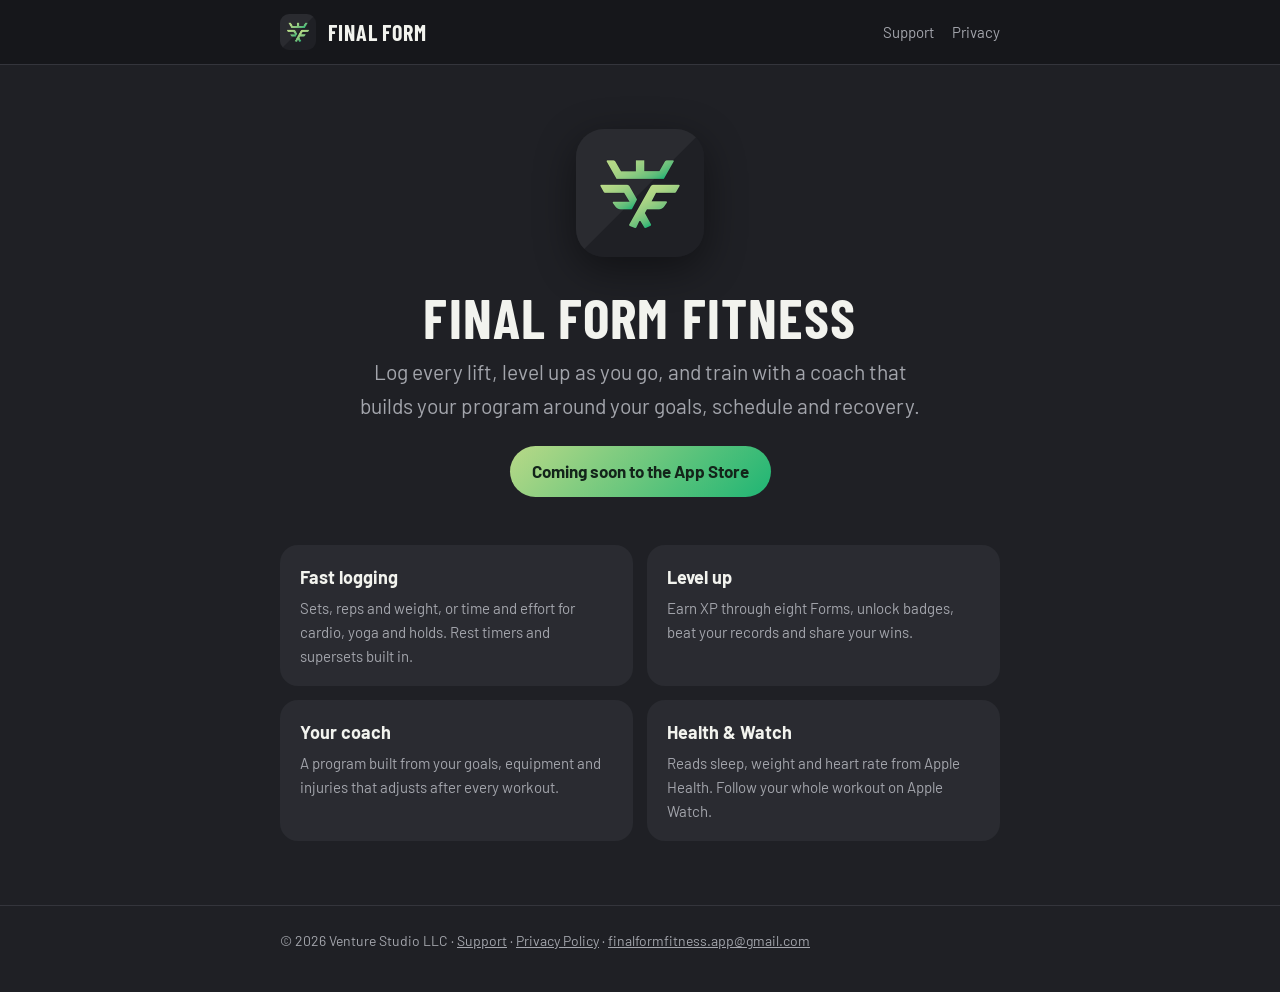
==== index.html @ 78bc0c58 "Final Form Fitness website: home, privacy policy, support Co-Authored-By: Claude Opus 5.5 <noreply@a" ====
<!doctype html>
<html lang="en">
<head>
<meta charset="utf-8">
<meta name="viewport" content="width=device-width, initial-scale=1">
<title>Final Form Fitness</title>
<meta name="description" content="Strength training tracker and coach for iPhone and Apple Watch.">
<link rel="icon" href="favicon.png">
<link rel="preconnect" href="https://fonts.googleapis.com">
<link rel="preconnect" href="https://fonts.gstatic.com" crossorigin>
<link href="https://fonts.googleapis.com/css2?family=Barlow:wght@400;600;700&family=Barlow+Condensed:wght@700&display=swap" rel="stylesheet">
<link rel="stylesheet" href="style.css">
</head>
<body>
<header class="site">
  <div class="wrap">
    <img src="icon.png" alt="">
    <a class="brand" href="./">Final Form</a>
    <nav>
      <a href="support.html">Support</a>
      <a href="privacy.html">Privacy</a>
    </nav>
  </div>
</header>
<main>
  <div class="wrap">
    <section class="hero">
      <img src="icon.png" alt="Final Form Fitness app icon">
      <h1>Final Form Fitness</h1>
      <p class="tag">Log every lift, level up as you go, and train with a coach that builds your program around your goals, schedule and recovery.</p>
      <span class="badge">Coming soon to the App Store</span>
    </section>
    <div class="grid">
      <div class="feature"><h3>Fast logging</h3><p>Sets, reps and weight, or time and effort for cardio, yoga and holds. Rest timers and supersets built in.</p></div>
      <div class="feature"><h3>Level up</h3><p>Earn XP through eight Forms, unlock badges, beat your records and share your wins.</p></div>
      <div class="feature"><h3>Your coach</h3><p>A program built from your goals, equipment and injuries that adjusts after every workout.</p></div>
      <div class="feature"><h3>Health &amp; Watch</h3><p>Reads sleep, weight and heart rate from Apple Health. Follow your whole workout on Apple Watch.</p></div>
    </div>
  </div>
</main>
<footer class="site">
  <div class="wrap">
    © 2026 Venture Studio LLC · <a href="support.html">Support</a> · <a href="privacy.html">Privacy Policy</a> · <a href="mailto:finalformfitness.app@gmail.com">finalformfitness.app@gmail.com</a>
  </div>
</footer>
</body>
</html>
---- style.css ----
:root {
  --ink: #16171B;
  --charcoal: #1F2025;
  --graphite: #2A2B31;
  --line: #34353C;
  --chalk: #F2F3EE;
  --muted: #A3A5AC;
  --lime: #B8D987;
  --emerald: #1FB574;
}
* { box-sizing: border-box; }
html { -webkit-text-size-adjust: 100%; }
body {
  margin: 0;
  background: var(--charcoal);
  color: var(--chalk);
  font: 17px/1.6 "Barlow", -apple-system, BlinkMacSystemFont, "Segoe UI", sans-serif;
}
a { color: var(--lime); }
a:hover { color: #d3eab0; }
.wrap { max-width: 760px; margin: 0 auto; padding: 0 20px; }
header.site {
  border-bottom: 1px solid var(--line);
  background: var(--ink);
}
header.site .wrap { display: flex; align-items: center; gap: 12px; height: 64px; }
header.site img { width: 36px; height: 36px; border-radius: 9px; }
header.site .brand {
  font: 700 22px/1 "Barlow Condensed", "Barlow", sans-serif;
  letter-spacing: .04em; text-transform: uppercase; color: var(--chalk); text-decoration: none;
}
header.site nav { margin-left: auto; display: flex; gap: 18px; font-size: 15px; }
header.site nav a { color: var(--muted); text-decoration: none; }
header.site nav a:hover, header.site nav a[aria-current] { color: var(--chalk); }
main { padding: 40px 0 64px; }
h1, h2 {
  font-family: "Barlow Condensed", "Barlow", sans-serif;
  text-transform: uppercase; letter-spacing: .02em; line-height: 1.05;
}
h1 { font-size: 44px; margin: 0 0 8px; }
h2 { font-size: 26px; margin: 40px 0 8px; color: var(--lime); }
h3 { font-size: 18px; margin: 24px 0 4px; }
p, li { color: #D6D8D2; }
.lede { font-size: 19px; color: var(--muted); margin-top: 0; }
.updated { color: var(--muted); font-size: 15px; }
.callout {
  background: #1F2A22; border: 1px solid #2F4433; border-radius: 16px;
  padding: 16px 20px; margin: 24px 0;
}
.callout p { margin: 4px 0; }
.hero { text-align: center; padding: 24px 0 8px; }
.hero img { width: 128px; height: 128px; border-radius: 28px; box-shadow: 0 12px 40px rgba(0,0,0,.45); }
.hero h1 { font-size: 56px; margin-top: 24px; }
.hero .tag { font-size: 21px; color: var(--muted); margin: 0 auto 24px; max-width: 560px; }
.badge {
  display: inline-block; padding: 12px 22px; border-radius: 999px;
  background: linear-gradient(135deg, var(--lime), var(--emerald)); color: #13241A;
  font-weight: 700; text-decoration: none;
}
.grid { display: grid; grid-template-columns: repeat(2, 1fr); gap: 14px; margin-top: 40px; }
.feature { background: var(--graphite); border-radius: 18px; padding: 18px 20px; }
.feature h3 { margin: 0 0 4px; color: var(--chalk); }
.feature p { margin: 0; font-size: 15px; color: var(--muted); }
footer.site { border-top: 1px solid var(--line); padding: 24px 0 40px; font-size: 14px; color: var(--muted); }
footer.site a { color: var(--muted); }
@media (max-width: 520px) {
  h1 { font-size: 36px; }
  .hero h1 { font-size: 44px; }
  header.site nav { gap: 12px; font-size: 14px; }
  .grid { grid-template-columns: 1fr; }
}
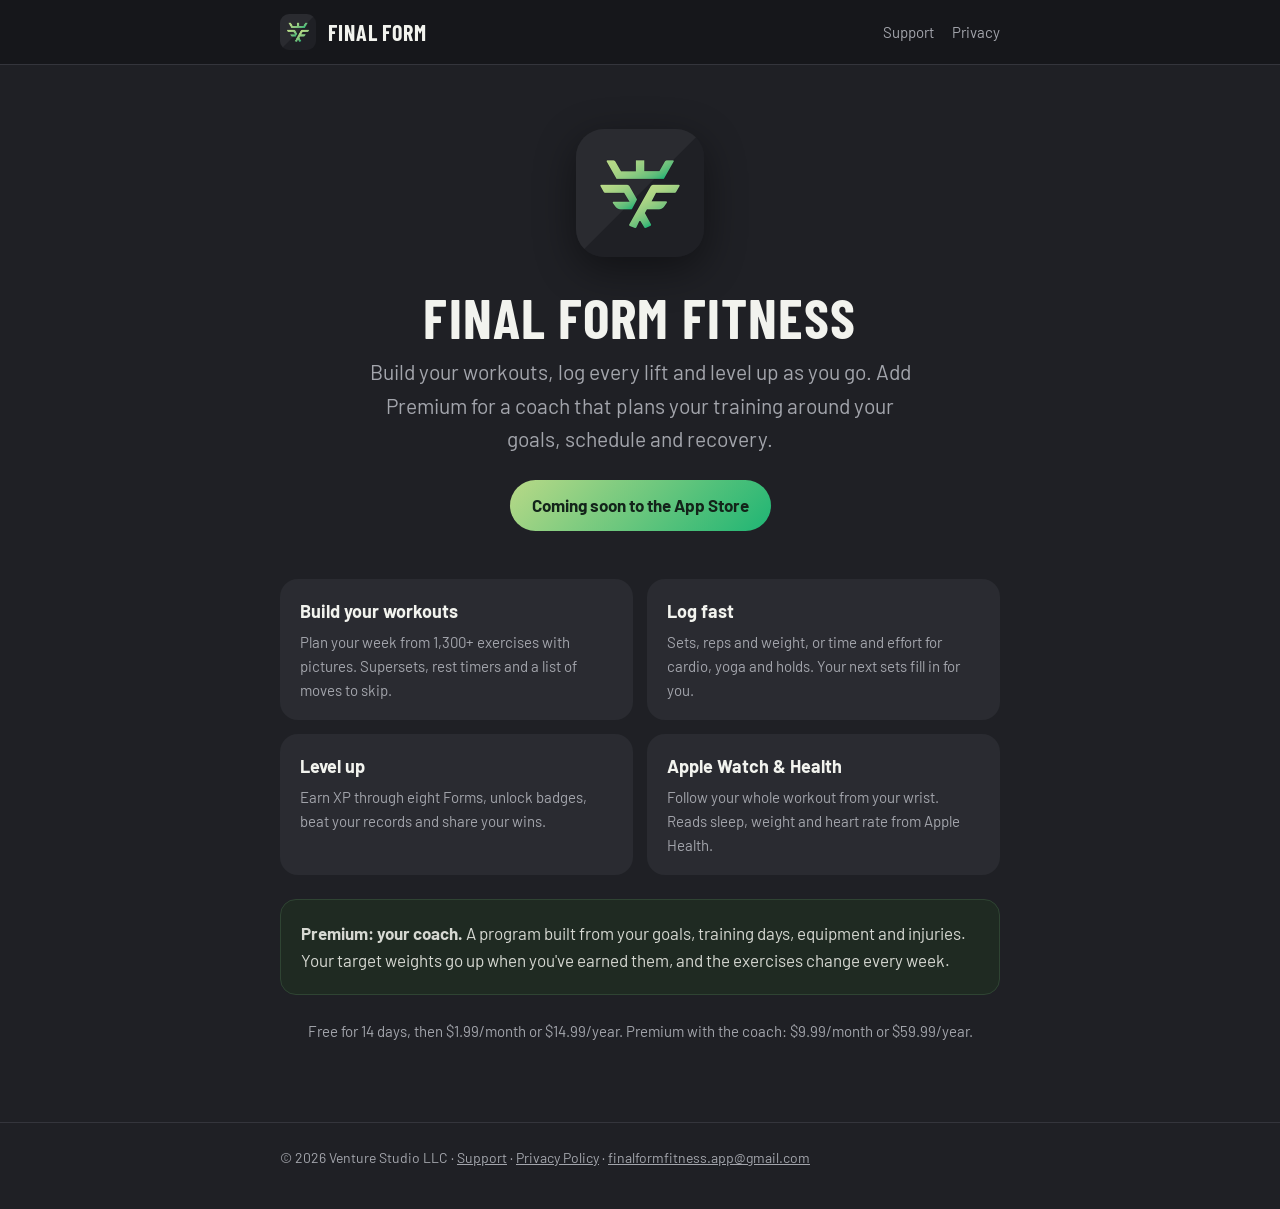
==== commit a25d0b1f: "Update copy: workout builder and tracker first, pricing, Venture Studio LLC Co-Authored-By: Claude O" ====
--- a/index.html
+++ b/index.html
@@ -4,7 +4,7 @@
 <meta charset="utf-8">
 <meta name="viewport" content="width=device-width, initial-scale=1">
 <title>Final Form Fitness</title>
-<meta name="description" content="Strength training tracker and coach for iPhone and Apple Watch.">
+<meta name="description" content="Workout builder and tracker for iPhone and Apple Watch.">
 <link rel="icon" href="favicon.png">
 <link rel="preconnect" href="https://fonts.googleapis.com">
 <link rel="preconnect" href="https://fonts.gstatic.com" crossorigin>
@@ -27,15 +27,19 @@
     <section class="hero">
       <img src="icon.png" alt="Final Form Fitness app icon">
       <h1>Final Form Fitness</h1>
-      <p class="tag">Log every lift, level up as you go, and train with a coach that builds your program around your goals, schedule and recovery.</p>
+      <p class="tag">Build your workouts, log every lift and level up as you go. Add Premium for a coach that plans your training around your goals, schedule and recovery.</p>
       <span class="badge">Coming soon to the App Store</span>
     </section>
     <div class="grid">
-      <div class="feature"><h3>Fast logging</h3><p>Sets, reps and weight, or time and effort for cardio, yoga and holds. Rest timers and supersets built in.</p></div>
+      <div class="feature"><h3>Build your workouts</h3><p>Plan your week from 1,300+ exercises with pictures. Supersets, rest timers and a list of moves to skip.</p></div>
+      <div class="feature"><h3>Log fast</h3><p>Sets, reps and weight, or time and effort for cardio, yoga and holds. Your next sets fill in for you.</p></div>
       <div class="feature"><h3>Level up</h3><p>Earn XP through eight Forms, unlock badges, beat your records and share your wins.</p></div>
-      <div class="feature"><h3>Your coach</h3><p>A program built from your goals, equipment and injuries that adjusts after every workout.</p></div>
-      <div class="feature"><h3>Health &amp; Watch</h3><p>Reads sleep, weight and heart rate from Apple Health. Follow your whole workout on Apple Watch.</p></div>
+      <div class="feature"><h3>Apple Watch &amp; Health</h3><p>Follow your whole workout from your wrist. Reads sleep, weight and heart rate from Apple Health.</p></div>
     </div>
+    <div class="callout">
+      <p><strong>Premium: your coach.</strong> A program built from your goals, training days, equipment and injuries. Your target weights go up when you've earned them, and the exercises change every week.</p>
+    </div>
+    <p class="updated" style="text-align:center">Free for 14 days, then $1.99/month or $14.99/year. Premium with the coach: $9.99/month or $59.99/year.</p>
   </div>
 </main>
 <footer class="site">
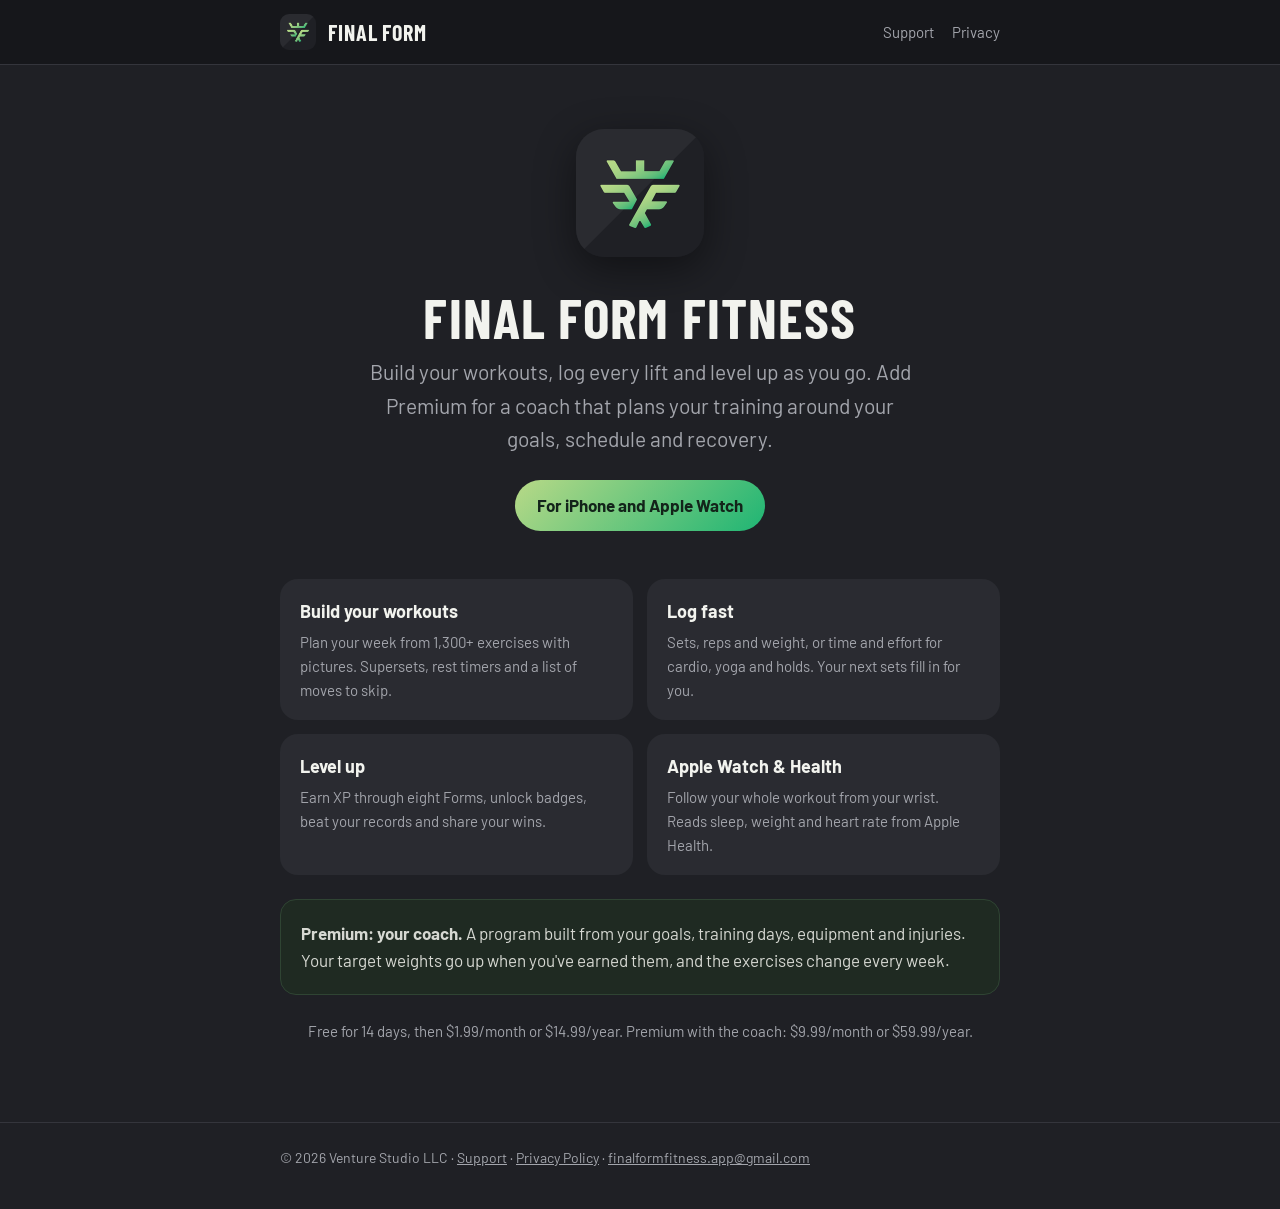
==== commit f4fc98de: "Drop 'coming soon' wording Co-Authored-By: Claude Opus 5.5 <noreply@anthropic.com> Claude-Session: h" ====
--- a/index.html
+++ b/index.html
@@ -28,7 +28,7 @@
       <img src="icon.png" alt="Final Form Fitness app icon">
       <h1>Final Form Fitness</h1>
       <p class="tag">Build your workouts, log every lift and level up as you go. Add Premium for a coach that plans your training around your goals, schedule and recovery.</p>
-      <span class="badge">Coming soon to the App Store</span>
+      <span class="badge">For iPhone and Apple Watch</span>
     </section>
     <div class="grid">
       <div class="feature"><h3>Build your workouts</h3><p>Plan your week from 1,300+ exercises with pictures. Supersets, rest timers and a list of moves to skip.</p></div>
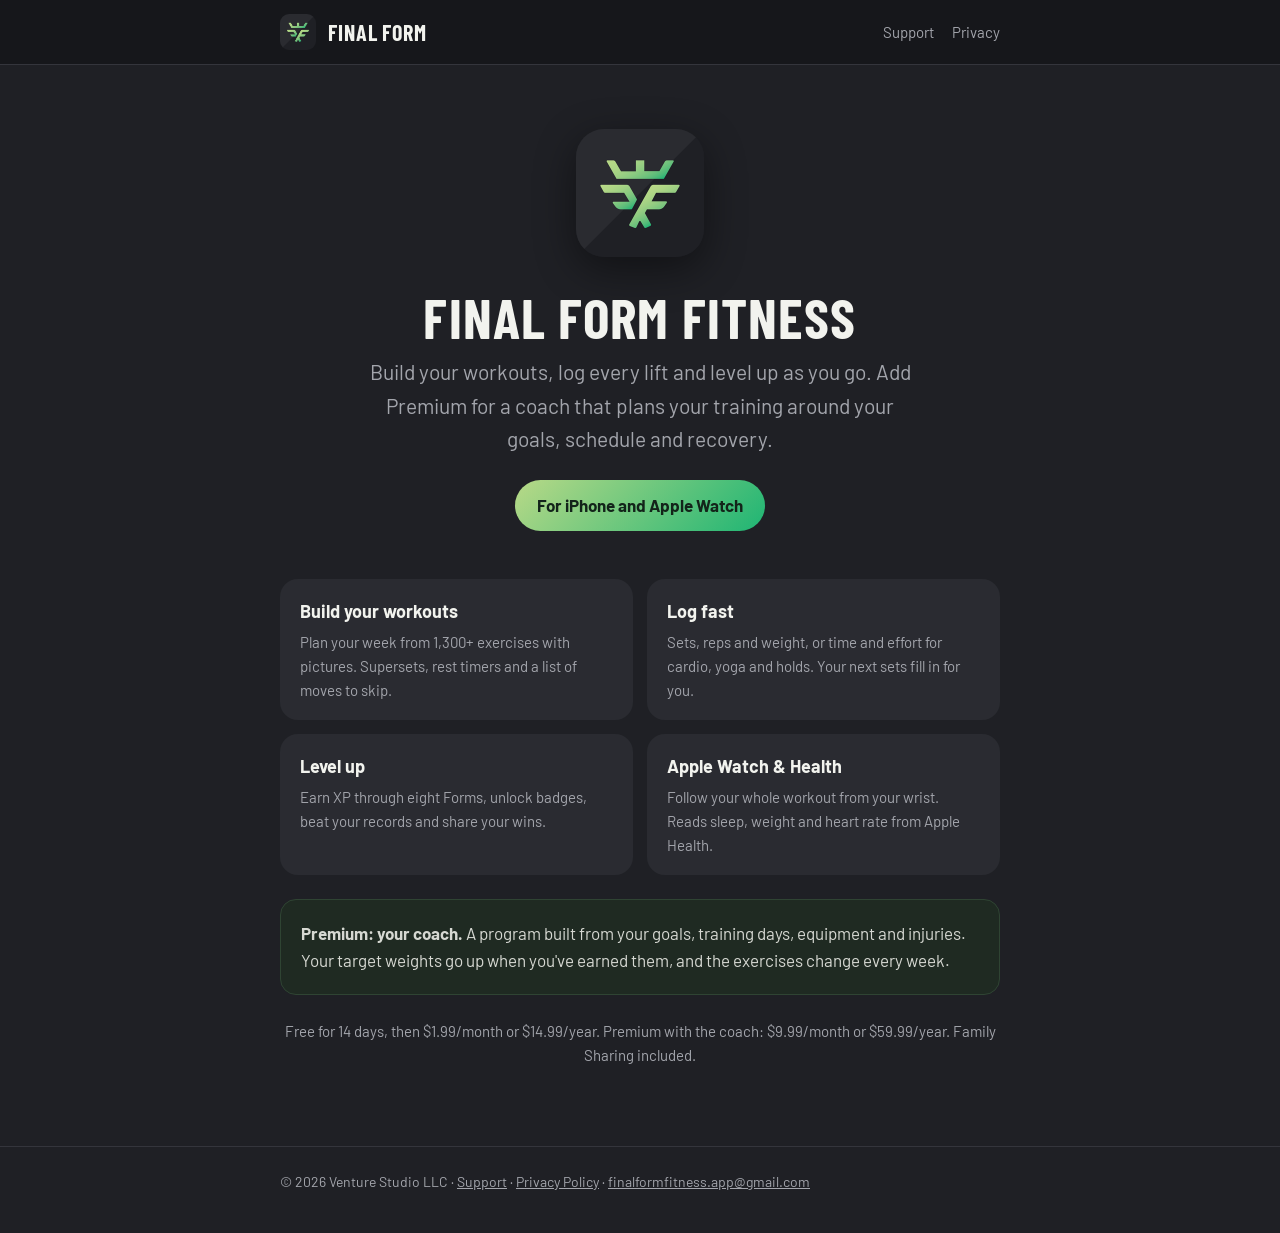
==== commit 608fc60e: "Support: Family Sharing Co-Authored-By: Claude Opus 5.5 <noreply@anthropic.com> Claude-Session: http" ====
--- a/index.html
+++ b/index.html
@@ -39,7 +39,7 @@
     <div class="callout">
       <p><strong>Premium: your coach.</strong> A program built from your goals, training days, equipment and injuries. Your target weights go up when you've earned them, and the exercises change every week.</p>
     </div>
-    <p class="updated" style="text-align:center">Free for 14 days, then $1.99/month or $14.99/year. Premium with the coach: $9.99/month or $59.99/year.</p>
+    <p class="updated" style="text-align:center">Free for 14 days, then $1.99/month or $14.99/year. Premium with the coach: $9.99/month or $59.99/year. Family Sharing included.</p>
   </div>
 </main>
 <footer class="site">
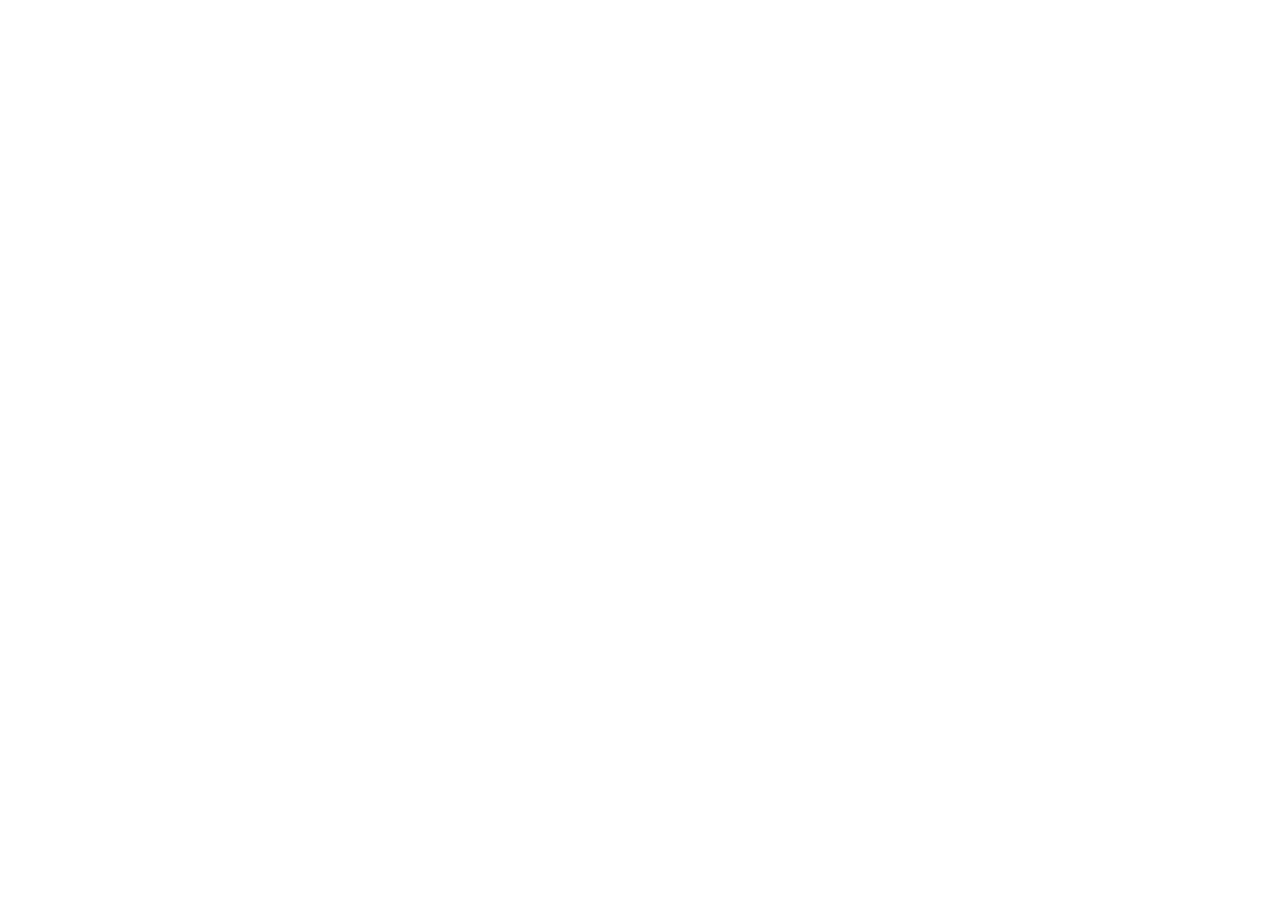
==== commit 1b4d7c08: "Pages moved to venturestudio.cc" ====
--- a/index.html
+++ b/index.html
@@ -4,48 +4,11 @@
 <meta charset="utf-8">
 <meta name="viewport" content="width=device-width, initial-scale=1">
 <title>Final Form Fitness</title>
-<meta name="description" content="Workout builder and tracker for iPhone and Apple Watch.">
-<link rel="icon" href="favicon.png">
-<link rel="preconnect" href="https://fonts.googleapis.com">
-<link rel="preconnect" href="https://fonts.gstatic.com" crossorigin>
-<link href="https://fonts.googleapis.com/css2?family=Barlow:wght@400;600;700&family=Barlow+Condensed:wght@700&display=swap" rel="stylesheet">
-<link rel="stylesheet" href="style.css">
+<meta http-equiv="refresh" content="0; url=https://venturestudio.cc/">
+<link rel="canonical" href="https://venturestudio.cc/">
+<meta name="robots" content="noindex">
 </head>
-<body>
-<header class="site">
-  <div class="wrap">
-    <img src="icon.png" alt="">
-    <a class="brand" href="./">Final Form</a>
-    <nav>
-      <a href="support.html">Support</a>
-      <a href="privacy.html">Privacy</a>
-    </nav>
-  </div>
-</header>
-<main>
-  <div class="wrap">
-    <section class="hero">
-      <img src="icon.png" alt="Final Form Fitness app icon">
-      <h1>Final Form Fitness</h1>
-      <p class="tag">Build your workouts, log every lift and level up as you go. Add Premium for a coach that plans your training around your goals, schedule and recovery.</p>
-      <span class="badge">For iPhone and Apple Watch</span>
-    </section>
-    <div class="grid">
-      <div class="feature"><h3>Build your workouts</h3><p>Plan your week from 1,300+ exercises with pictures. Supersets, rest timers and a list of moves to skip.</p></div>
-      <div class="feature"><h3>Log fast</h3><p>Sets, reps and weight, or time and effort for cardio, yoga and holds. Your next sets fill in for you.</p></div>
-      <div class="feature"><h3>Level up</h3><p>Earn XP through eight Forms, unlock badges, beat your records and share your wins.</p></div>
-      <div class="feature"><h3>Apple Watch &amp; Health</h3><p>Follow your whole workout from your wrist. Reads sleep, weight and heart rate from Apple Health.</p></div>
-    </div>
-    <div class="callout">
-      <p><strong>Premium: your coach.</strong> A program built from your goals, training days, equipment and injuries. Your target weights go up when you've earned them, and the exercises change every week.</p>
-    </div>
-    <p class="updated" style="text-align:center">Free for 14 days, then $1.99/month or $14.99/year. Premium with the coach: $9.99/month or $59.99/year. Family Sharing included.</p>
-  </div>
-</main>
-<footer class="site">
-  <div class="wrap">
-    © 2026 Venture Studio LLC · <a href="support.html">Support</a> · <a href="privacy.html">Privacy Policy</a> · <a href="mailto:finalformfitness.app@gmail.com">finalformfitness.app@gmail.com</a>
-  </div>
-</footer>
+<body style="background:#1F2025;color:#F2F3EE;font-family:-apple-system,sans-serif;padding:40px">
+<p>This page has moved to <a style="color:#B8D987" href="https://venturestudio.cc/">https://venturestudio.cc/</a>.</p>
 </body>
 </html>
